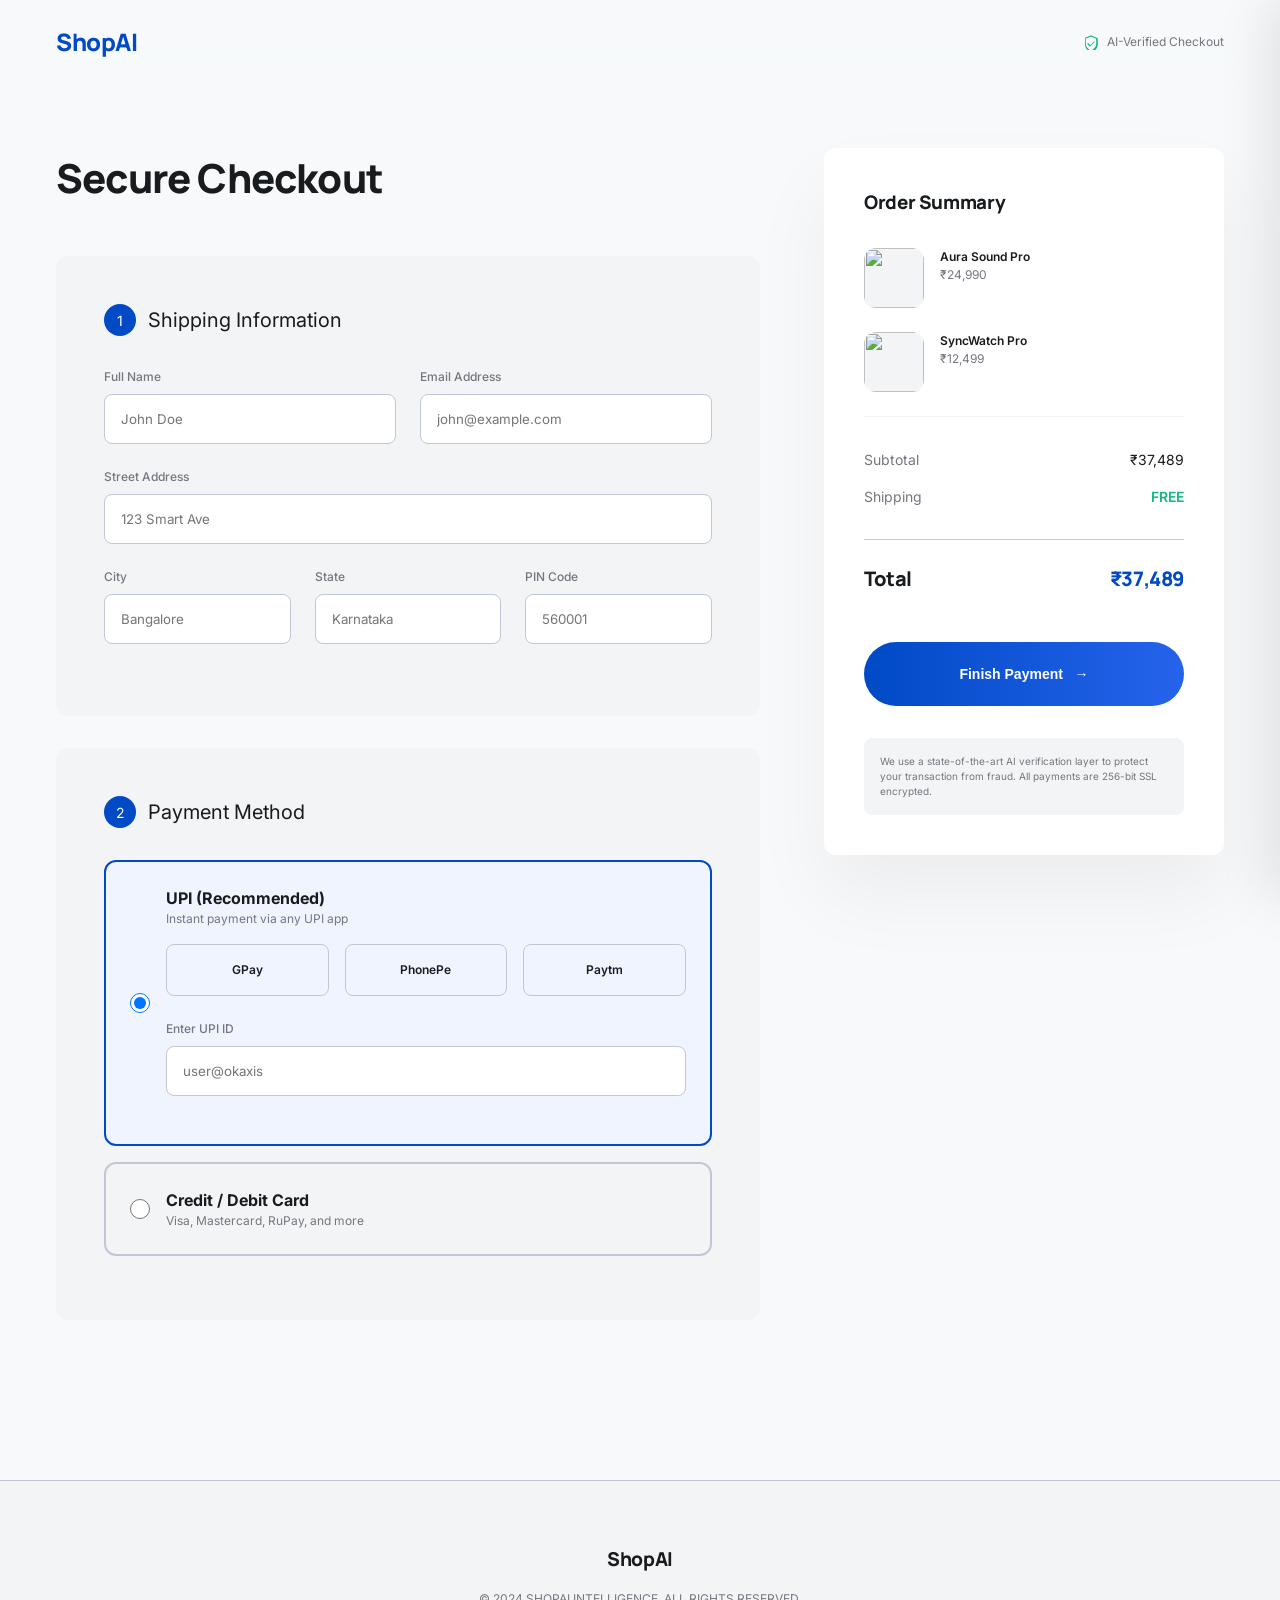
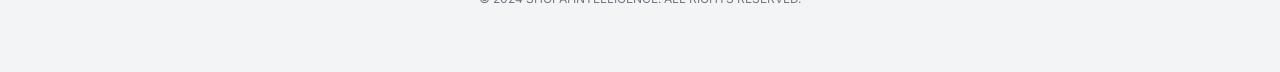
==== checkout.html @ ebad9cc2 "hi" ====
<!DOCTYPE html>
<html lang="en">
<head>
  <meta charset="UTF-8">
  <meta name="viewport" content="width=device-width, initial-scale=1.0">
  <title>ShopAI | Secure Checkout</title>
  <link rel="stylesheet" href="index.css">
  <link rel="stylesheet" href="cart-drawer.css">
  <style>
    .checkout-layout {
      display: grid;
      grid-template-columns: 1fr 400px;
      gap: 4rem;
      margin-top: 4rem;
      margin-bottom: 8rem;
    }

    .form-section {
      background: var(--surface-container-low);
      padding: 3rem;
      border-radius: var(--radius-md);
      margin-bottom: 2rem;
    }

    .form-title {
      font-size: 1.25rem;
      margin-bottom: 2rem;
      color: var(--on-surface);
      display: flex;
      align-items: center;
      gap: 12px;
    }

    .input-group {
      margin-bottom: 1.5rem;
    }

    label {
      display: block;
      font-size: var(--body-sm);
      color: var(--outline);
      margin-bottom: 0.5rem;
      font-weight: 500;
    }

    input[type="text"], input[type="email"], select {
      width: 100%;
      padding: 1rem;
      border-radius: var(--radius-sm);
      border: 1px solid var(--outline-variant);
      background: white;
      font-family: inherit;
      outline: none;
      transition: border-color 0.2s;
    }

    input:focus {
      border-color: var(--primary);
    }

    .payment-option {
      border: 2px solid var(--outline-variant);
      border-radius: var(--radius-md);
      padding: 1.5rem;
      margin-bottom: 1rem;
      cursor: pointer;
      transition: all 0.2s ease;
      display: flex;
      align-items: center;
      gap: 1rem;
    }

    .payment-option.active {
      border-color: var(--primary);
      background: #f0f4ff;
    }

    .payment-option input[type="radio"] {
      width: 20px;
      height: 20px;
    }

    .order-summary {
      position: sticky;
      top: 6rem;
      height: fit-content;
    }

    .summary-card {
      background: white;
      padding: 2.5rem;
      border-radius: var(--radius-md);
      box-shadow: 0 40px 80px rgba(0,0,0,0.05);
    }

    .upi-grid {
      display: grid;
      grid-template-columns: repeat(3, 1fr);
      gap: 1rem;
      margin-top: 1rem;
    }

    .upi-item {
      padding: 1rem;
      border: 1px solid var(--outline-variant);
      border-radius: var(--radius-sm);
      text-align: center;
      font-size: 12px;
      font-weight: 600;
    }
  </style>
</head>
<body>
  <nav class="glass" style="position: sticky; top: 0; z-index: 1000; padding: 1.5rem 0;">
    <div class="container" style="display: flex; align-items: center; justify-content: space-between;">
      <a href="index.html" class="display-font" style="font-size: 1.5rem; text-decoration: none; color: var(--primary);">ShopAI</a>
      <div style="display: flex; align-items: center; gap: 8px; font-size: var(--body-sm); color: var(--outline);">
        <svg style="width: 16px; color: #10b981;" fill="currentColor" viewBox="0 0 20 20"><path fill-rule="evenodd" d="M2.166 4.9L10 1.55l7.834 3.35a1 1 0 01.666.92v6.57c0 5.091-3.321 9.344-8 10.223-4.679-.879-8-5.132-8-10.223V5.82a1 1 0 01.666-.92zM10 3.12L3.5 5.92v5.748c0 4.28 2.65 7.917 6.5 8.84 3.85-.923 6.5-4.56 6.5-8.84V5.92L10 3.12zm4.305 6.044a.8.8 0 010 1.132l-5 5a.8.8 0 01-1.132 0l-2.5-2.5a.8.8 0 111.132-1.132L9.172 14.04l4.434-4.434a.8.8 0 011.132 0z" clip-rule="evenodd"></path></svg>
        AI-Verified Checkout
      </div>
    </div>
  </nav>

  <main class="container">
    <div class="checkout-layout">
      <!-- Left: Forms -->
      <section>
        <h1 class="display-font" style="font-size: var(--display-md); margin-bottom: 3rem;">Secure Checkout</h1>
        
        <!-- Shipping Information -->
        <div class="form-section">
          <div class="form-title">
            <span style="width: 32px; height: 32px; background: var(--primary); color: white; border-radius: 50%; display: flex; align-items: center; justify-content: center; font-size: 14px;">1</span>
            Shipping Information
          </div>
          <div style="display: grid; grid-template-columns: 1fr 1fr; gap: 1.5rem;">
            <div class="input-group">
              <label>Full Name</label>
              <input type="text" placeholder="John Doe">
            </div>
            <div class="input-group">
              <label>Email Address</label>
              <input type="email" placeholder="john@example.com">
            </div>
          </div>
          <div class="input-group">
            <label>Street Address</label>
            <input type="text" placeholder="123 Smart Ave">
          </div>
          <div style="display: grid; grid-template-columns: 1fr 1fr 1fr; gap: 1.5rem;">
            <div class="input-group">
              <label>City</label>
              <input type="text" placeholder="Bangalore">
            </div>
            <div class="input-group">
              <label>State</label>
              <input type="text" placeholder="Karnataka">
            </div>
            <div class="input-group">
              <label>PIN Code</label>
              <input type="text" placeholder="560001">
            </div>
          </div>
        </div>

        <!-- Payment Method -->
        <div class="form-section">
          <div class="form-title">
            <span style="width: 32px; height: 32px; background: var(--primary); color: white; border-radius: 50%; display: flex; align-items: center; justify-content: center; font-size: 14px;">2</span>
            Payment Method
          </div>
          
          <!-- UPI -->
          <div class="payment-option active">
            <input type="radio" name="payment" checked>
            <div style="flex: 1;">
              <div style="font-weight: 700;">UPI (Recommended)</div>
              <div style="font-size: 12px; color: var(--outline);">Instant payment via any UPI app</div>
              <div class="upi-grid">
                <div class="upi-item">GPay</div>
                <div class="upi-item">PhonePe</div>
                <div class="upi-item">Paytm</div>
              </div>
              <div class="input-group" style="margin-top: 1.5rem;">
                <label>Enter UPI ID</label>
                <input type="text" placeholder="user@okaxis">
              </div>
            </div>
          </div>

          <!-- Credit/Debit Card -->
          <div class="payment-option">
            <input type="radio" name="payment">
            <div style="flex: 1;">
              <div style="font-weight: 700;">Credit / Debit Card</div>
              <div style="font-size: 12px; color: var(--outline);">Visa, Mastercard, RuPay, and more</div>
              
              <div style="margin-top: 1.5rem; display: none;" id="cardFields">
                <div class="input-group">
                  <label>Card Number</label>
                  <input type="text" placeholder="0000 0000 0000 0000">
                </div>
                <div style="display: grid; grid-template-columns: 1fr 1fr; gap: 1.5rem;">
                  <div class="input-group">
                    <label>Expiry (MM/YY)</label>
                    <input type="text" placeholder="MM/YY">
                  </div>
                  <div class="input-group">
                    <label>CVV</label>
                    <input type="text" placeholder="***">
                  </div>
                </div>
              </div>
            </div>
          </div>
        </div>
      </section>

      <!-- Right: Summary -->
      <aside class="order-summary">
        <div class="summary-card">
          <h3 class="display-font" style="margin-bottom: 2rem;">Order Summary</h3>
          
          <div style="border-bottom: 1px solid var(--surface-container-low); margin-bottom: 2rem;">
            <div class="cart-item" style="margin-bottom: 1.5rem;">
              <img src="C:\Users\Lenovo\.gemini\antigravity\brain\88dbc95b-a03e-4cac-a253-ce840cc8c89f\aura_sound_pro_hero_1776420031570.png" class="cart-item-img" style="width: 60px; height: 60px;">
              <div style="font-size: 12px;">
                <p style="font-weight: 600;">Aura Sound Pro</p>
                <p style="color: var(--outline);">₹24,990</p>
              </div>
            </div>
            <div class="cart-item" style="margin-bottom: 1.5rem;">
              <img src="C:\Users\Lenovo\.gemini\antigravity\brain\88dbc95b-a03e-4cac-a253-ce840cc8c89f\aura_smartwatch_pro_product_1776419589198.png" class="cart-item-img" style="width: 60px; height: 60px;">
              <div style="font-size: 12px;">
                <p style="font-weight: 600;">SyncWatch Pro</p>
                <p style="color: var(--outline);">₹12,499</p>
              </div>
            </div>
          </div>

          <div style="display: flex; justify-content: space-between; margin-bottom: 1rem; font-size: 14px;">
            <span style="color: var(--outline);">Subtotal</span>
            <span>₹37,489</span>
          </div>
          <div style="display: flex; justify-content: space-between; margin-bottom: 1rem; font-size: 14px;">
            <span style="color: var(--outline);">Shipping</span>
            <span style="color: #10b981; font-weight: 600;">FREE</span>
          </div>
          <div style="display: flex; justify-content: space-between; margin-top: 2rem; border-top: 1px solid var(--outline-variant); padding-top: 1.5rem;">
            <span class="display-font" style="font-size: 1.25rem;">Total</span>
            <span class="display-font" style="font-size: 1.25rem; color: var(--primary);">₹37,489</span>
          </div>

          <button class="btn btn-primary" style="width: 100%; margin-top: 3rem; padding: 1.5rem; border-radius: 100px;">
            Finish Payment &nbsp; →
          </button>
          
          <div class="surface-low" style="margin-top: 2rem; padding: 1rem; border-radius: var(--radius-sm); font-size: 10px; color: var(--outline);">
            We use a state-of-the-art AI verification layer to protect your transaction from fraud. All payments are 256-bit SSL encrypted.
          </div>
        </div>
      </aside>
    </div>
  </main>

  <footer style="padding: 4rem 0; background: var(--surface-container-low); border-top: 1px solid var(--outline-variant);">
    <div class="container" style="text-align: center;">
      <div class="display-font" style="font-size: 1.2rem; color: var(--on-surface); margin-bottom: 1rem;">ShopAI</div>
      <div style="font-size: var(--body-sm); color: var(--outline);">© 2024 SHOPAI INTELLIGENCE. ALL RIGHTS RESERVED.</div>
    </div>
  </footer>

  <script src="app.js"></script>
  <script>
    // Payment Switch Logic
    const options = document.querySelectorAll('.payment-option');
    options.forEach(option => {
      option.addEventListener('click', () => {
        options.forEach(o => o.classList.remove('active'));
        option.classList.add('active');
        option.querySelector('input').checked = true;
        
        // Show card fields if card is selected
        const cardFields = document.getElementById('cardFields');
        if (option.innerText.includes('Card')) {
          cardFields.style.display = 'block';
        } else {
          cardFields.style.display = 'none';
        }
      });
    });
  </script>
</body>
</html>
---- index.css ----
@import url('https://fonts.googleapis.com/css2?family=Inter:wght@400;500;600&family=Manrope:wght@700;800&display=swap');

:root {
  /* Colors - Primary Blue */
  --primary: #004ac6;
  --primary-container: #2563eb;
  --on-primary: #ffffff;

  /* Colors - Tertiary Orange (AI) */
  --tertiary: #8e3c00;
  --tertiary-container: #ffdbcc;
  --on-tertiary-container: #2d1600;

  /* Neutrals / Surface Tiers */
  --surface: #f7f9fb;
  --surface-container-low: #f2f4f6;
  --surface-container-lowest: #ffffff;
  --on-surface: #191c1e;
  --outline: #74777f;
  --outline-variant: #c3c6d7;

  /* Typography Scale */
  --display-lg: 3.5rem;
  --display-md: 2.5rem;
  --headline-sm: 1.5rem;
  --body-md: 0.875rem;
  --body-sm: 0.75rem;
  --label-sm: 0.6875rem;

  /* Spacing */
  --space-unit: 8px;
  --space-md: 16px;
  --space-lg: 32px;
  --space-xl: 64px;

  /* Radius */
  --radius-sm: 0.5rem;
  --radius-md: 0.75rem;
  --radius-lg: 1.5rem;

  /* Glassmorphism */
  --glass-bg: rgba(247, 249, 251, 0.7);
  --glass-blur: 20px;
}

* {
  margin: 0;
  padding: 0;
  box-sizing: border-box;
}

body {
  font-family: 'Inter', sans-serif;
  background-color: var(--surface);
  color: var(--on-surface);
  line-height: 1.5;
  -webkit-font-smoothing: antialiased;
}

h1, h2, h3, .display-font {
  font-family: 'Manrope', sans-serif;
  font-weight: 800;
  letter-spacing: -0.02em;
}

/* Glassmorphism Utility */
.glass {
  background: var(--glass-bg);
  backdrop-filter: blur(var(--glass-blur));
  -webkit-backdrop-filter: blur(var(--glass-blur));
}

/* Tonal Layering Utilities (No borders!) */
.surface-low {
  background-color: var(--surface-container-low);
}

.surface-lowest {
  background-color: var(--surface-container-lowest);
  box-shadow: 0 20px 40px rgba(25, 28, 30, 0.04);
}

/* AI Elements */
.ai-tag {
  background-color: var(--tertiary-container);
  color: var(--on-tertiary-container);
  border: 0.5px solid rgba(142, 60, 0, 0.2);
  padding: 4px 12px;
  border-radius: var(--radius-lg);
  font-size: var(--body-sm);
  font-weight: 600;
  display: inline-flex;
  align-items: center;
  gap: 4px;
}

.ai-tag svg {
  width: 14px;
  height: 14px;
}

/* Buttons */
.btn {
  display: inline-flex;
  align-items: center;
  justify-content: center;
  padding: 12px 24px;
  border-radius: var(--radius-lg);
  font-weight: 600;
  cursor: pointer;
  transition: all 0.2s ease;
  border: none;
  font-size: var(--body-md);
  gap: 8px;
}

.btn-primary {
  background: linear-gradient(to right, var(--primary), var(--primary-container));
  color: var(--on-primary);
}

.btn-primary:hover {
  filter: brightness(1.1);
  transform: translateY(-1px);
}

.btn-ai {
  background: var(--tertiary);
  color: white;
  box-shadow: 0 0 15px rgba(142, 60, 0, 0.15);
}

.btn-ai:hover {
  filter: brightness(1.2);
}

/* Layout Containers */
.container {
  max-width: 1200px;
  margin: 0 auto;
  padding: 0 var(--space-md);
}
---- cart-drawer.css ----
/* Cart Drawer Styles */
.cart-overlay {
  position: fixed;
  top: 0;
  left: 0;
  width: 100%;
  height: 100%;
  background: rgba(0, 0, 0, 0.2);
  backdrop-filter: blur(4px);
  z-index: 1999;
  display: none;
}

.cart-drawer {
  position: fixed;
  top: 0;
  right: -400px;
  width: 400px;
  height: 100%;
  background: white;
  z-index: 2000;
  box-shadow: -10px 0 50px rgba(0,0,0,0.1);
  transition: right 0.3s cubic-bezier(0.4, 0, 0.2, 1);
  display: flex;
  flex-direction: column;
}

.cart-drawer.open {
  right: 0;
}

.cart-header {
  padding: 2rem;
  display: flex;
  justify-content: space-between;
  align-items: center;
  border-bottom: 1px solid var(--surface-container-low);
}

.cart-body {
  flex: 1;
  overflow-y: auto;
  padding: 2rem;
}

.cart-item {
  display: flex;
  gap: 1rem;
  margin-bottom: 2rem;
}

.cart-item-img {
  width: 80px;
  height: 80px;
  border-radius: var(--radius-md);
  background: var(--surface-container-low);
  object-fit: contain;
}

.ai-insight-box {
  background: #fff5f0;
  border-radius: var(--radius-md);
  padding: 1.5rem;
  margin-top: 2rem;
  border: 1px dashed var(--tertiary);
}

.cart-footer {
  padding: 2rem;
  border-top: 1px solid var(--surface-container-low);
  background: var(--surface);
}
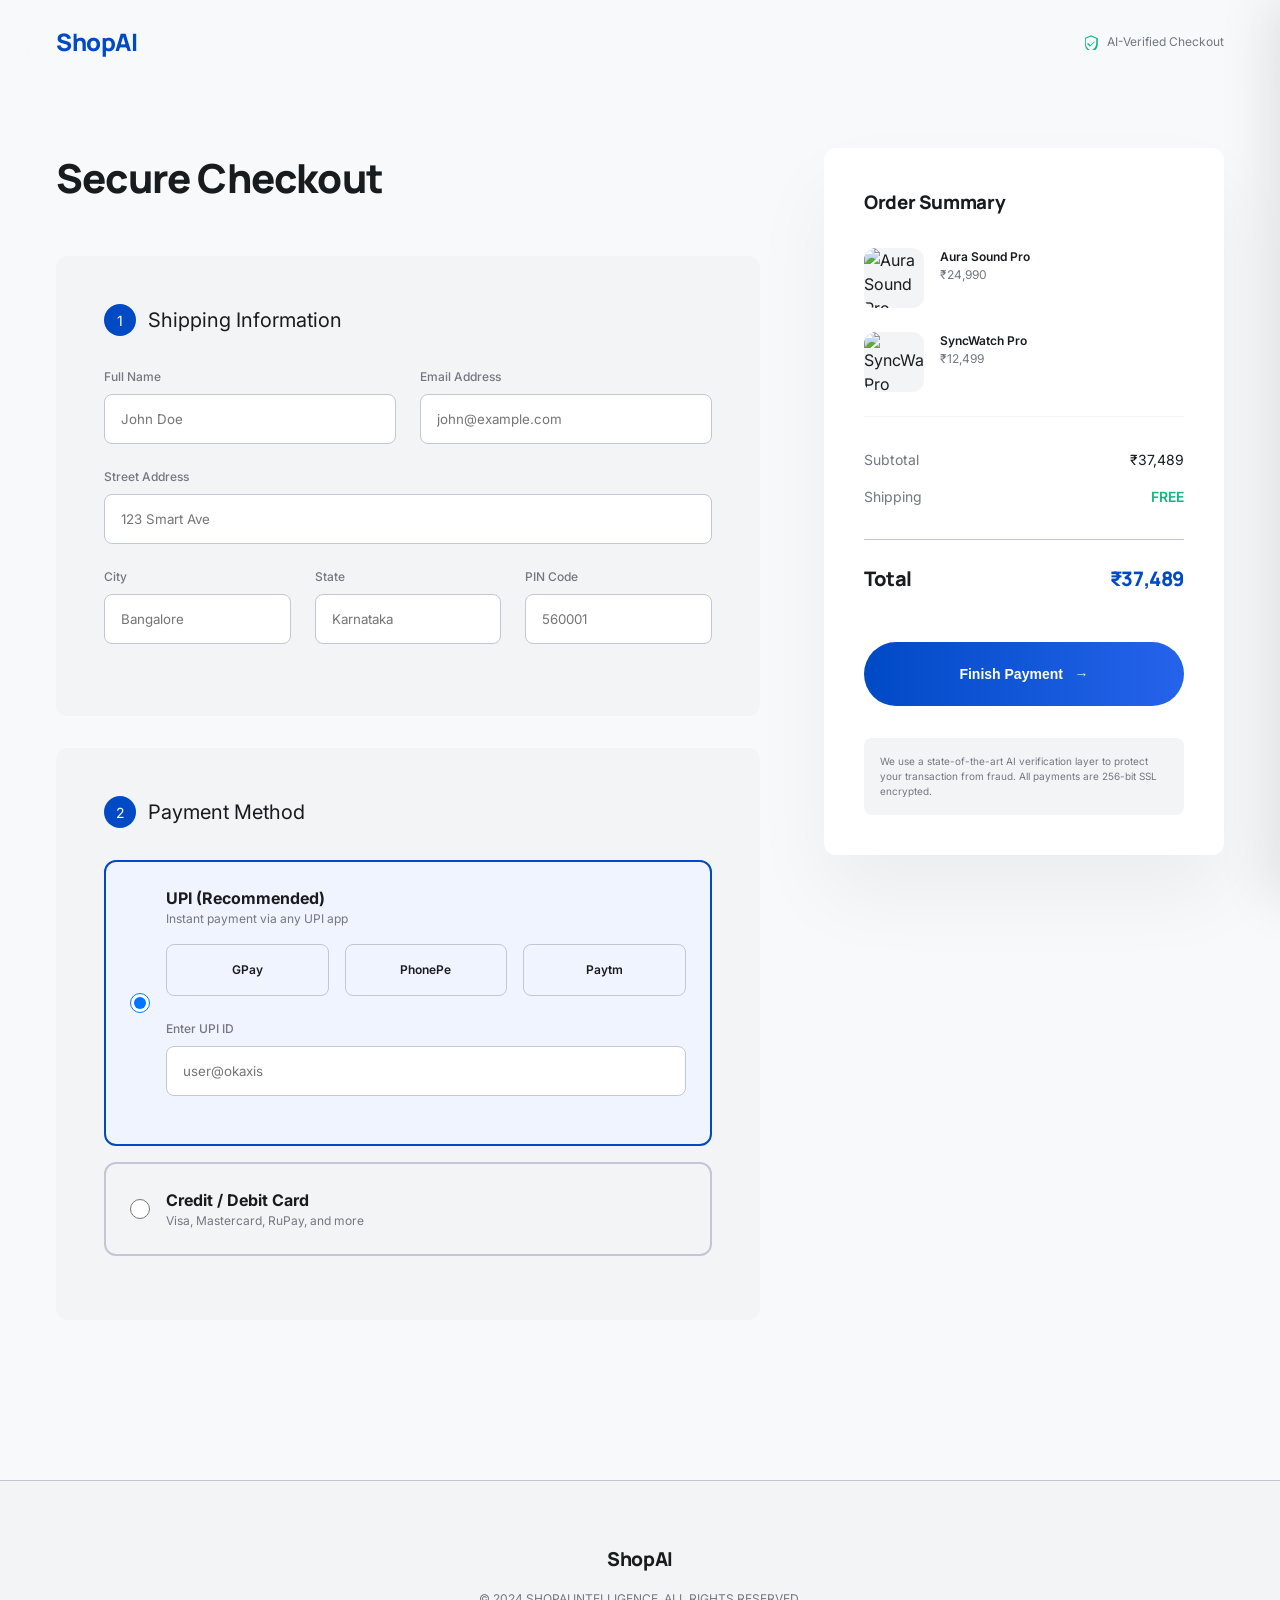
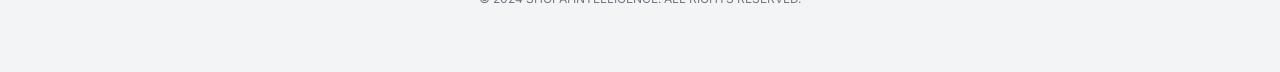
==== commit 0eb2ab80: "hi" ====
--- a/checkout.html
+++ b/checkout.html
@@ -108,14 +108,195 @@
       font-size: 12px;
       font-weight: 600;
     }
+
+    /* Form Step Indicator */
+    .step-number {
+      width: 32px; 
+      height: 32px; 
+      background: var(--primary); 
+      color: white; 
+      border-radius: 50%; 
+      display: flex; 
+      align-items: center; 
+      justify-content: center; 
+      font-size: 14px;
+    }
+
+    .form-row-2 {
+      display: grid; 
+      grid-template-columns: 1fr 1fr; 
+      gap: 1.5rem;
+    }
+
+    .form-row-3 {
+      display: grid; 
+      grid-template-columns: 1fr 1fr 1fr; 
+      gap: 1.5rem;
+    }
+
+    .summary-item {
+      display: flex; 
+      justify-content: space-between; 
+      margin-bottom: 1rem; 
+      font-size: 14px;
+    }
+
+    .summary-total {
+      display: flex; 
+      justify-content: space-between; 
+      margin-top: 2rem; 
+      border-top: 1px solid var(--outline-variant); 
+      padding-top: 1.5rem;
+    }
+
+    .btn-finish {
+      width: 100%; 
+      margin-top: 3rem; 
+      padding: 1.5rem; 
+      border-radius: 100px;
+    }
+
+    .security-note {
+      margin-top: 2rem; 
+      padding: 1rem; 
+      border-radius: var(--radius-sm); 
+      font-size: 10px; 
+      color: var(--outline);
+    }
+
+    /* Checkout Page Utility Classes */
+    .checkout-nav {
+      position: sticky; 
+      top: 0; 
+      z-index: 1000; 
+      padding: 1.5rem 0;
+    }
+    
+    .nav-inner {
+      display: flex; 
+      align-items: center; 
+      justify-content: space-between;
+    }
+
+    .verified-tag {
+      display: flex; 
+      align-items: center; 
+      gap: 8px; 
+      font-size: var(--body-sm); 
+      color: var(--outline);
+    }
+
+    .checkout-title {
+      font-size: var(--display-md); 
+      margin-bottom: 3rem;
+    }
+
+    .upi-label {
+      flex: 1;
+    }
+
+    .upi-bold {
+      font-weight: 700;
+    }
+
+    .upi-small {
+      font-size: 12px; 
+      color: var(--outline);
+    }
+
+    .upi-input-wrap {
+      margin-top: 1.5rem;
+    }
+
+    .summary-title {
+      margin-bottom: 2rem;
+    }
+
+    .cart-item-list {
+      border-bottom: 1px solid var(--surface-container-low); 
+      margin-bottom: 2rem;
+    }
+
+    .cart-item-wrap {
+      margin-bottom: 1.5rem;
+    }
+
+    .checkout-footer {
+      padding: 4rem 0; 
+      background: var(--surface-container-low); 
+      border-top: 1px solid var(--outline-variant);
+    }
+
+    .footer-inner {
+      text-align: center;
+    }
+
+    .footer-logo {
+      font-size: 1.2rem; 
+      color: var(--on-surface); 
+      margin-bottom: 1rem;
+    }
+
+    .footer-copyright {
+      font-size: var(--body-sm); 
+      color: var(--outline);
+    }
+
+    .nav-logo {
+      font-size: 1.5rem; 
+      text-decoration: none; 
+      color: var(--primary);
+    }
+
+    .verified-icon {
+      width: 16px; 
+      color: #10b981;
+    }
+
+    .summary-label {
+      color: var(--outline);
+    }
+
+    .shipping-free {
+      color: #10b981; 
+      font-weight: 600;
+    }
+
+    .total-font {
+      font-size: 1.25rem;
+    }
+
+    .total-color {
+      color: var(--primary);
+    }
+
+    .item-thumb {
+      width: 60px; 
+      height: 60px;
+    }
+
+    .item-text-sm {
+      font-size: 12px;
+    }
+
+    .item-bold {
+      font-weight: 600;
+    }
+
+    .item-muted {
+      color: var(--outline);
+    }
+
+    /* Micro-utility for conditional states */
+    .hidden { display: none; }
   </style>
 </head>
 <body>
-  <nav class="glass" style="position: sticky; top: 0; z-index: 1000; padding: 1.5rem 0;">
-    <div class="container" style="display: flex; align-items: center; justify-content: space-between;">
-      <a href="index.html" class="display-font" style="font-size: 1.5rem; text-decoration: none; color: var(--primary);">ShopAI</a>
-      <div style="display: flex; align-items: center; gap: 8px; font-size: var(--body-sm); color: var(--outline);">
-        <svg style="width: 16px; color: #10b981;" fill="currentColor" viewBox="0 0 20 20"><path fill-rule="evenodd" d="M2.166 4.9L10 1.55l7.834 3.35a1 1 0 01.666.92v6.57c0 5.091-3.321 9.344-8 10.223-4.679-.879-8-5.132-8-10.223V5.82a1 1 0 01.666-.92zM10 3.12L3.5 5.92v5.748c0 4.28 2.65 7.917 6.5 8.84 3.85-.923 6.5-4.56 6.5-8.84V5.92L10 3.12zm4.305 6.044a.8.8 0 010 1.132l-5 5a.8.8 0 01-1.132 0l-2.5-2.5a.8.8 0 111.132-1.132L9.172 14.04l4.434-4.434a.8.8 0 011.132 0z" clip-rule="evenodd"></path></svg>
+  <nav class="glass checkout-nav">
+    <div class="container nav-inner">
+      <a href="index.html" class="display-font nav-logo">ShopAI</a>
+      <div class="verified-tag">
+        <svg class="verified-icon" fill="currentColor" viewBox="0 0 20 20"><path fill-rule="evenodd" d="M2.166 4.9L10 1.55l7.834 3.35a1 1 0 01.666.92v6.57c0 5.091-3.321 9.344-8 10.223-4.679-.879-8-5.132-8-10.223V5.82a1 1 0 01.666-.92zM10 3.12L3.5 5.92v5.748c0 4.28 2.65 7.917 6.5 8.84 3.85-.923 6.5-4.56 6.5-8.84V5.92L10 3.12zm4.305 6.044a.8.8 0 010 1.132l-5 5a.8.8 0 01-1.132 0l-2.5-2.5a.8.8 0 111.132-1.132L9.172 14.04l4.434-4.434a.8.8 0 011.132 0z" clip-rule="evenodd"></path></svg>
         AI-Verified Checkout
       </div>
     </div>
@@ -125,40 +306,40 @@
     <div class="checkout-layout">
       <!-- Left: Forms -->
       <section>
-        <h1 class="display-font" style="font-size: var(--display-md); margin-bottom: 3rem;">Secure Checkout</h1>
+        <h1 class="display-font checkout-title">Secure Checkout</h1>
         
         <!-- Shipping Information -->
         <div class="form-section">
           <div class="form-title">
-            <span style="width: 32px; height: 32px; background: var(--primary); color: white; border-radius: 50%; display: flex; align-items: center; justify-content: center; font-size: 14px;">1</span>
+            <span class="step-number">1</span>
             Shipping Information
           </div>
-          <div style="display: grid; grid-template-columns: 1fr 1fr; gap: 1.5rem;">
+          <div class="form-row-2">
             <div class="input-group">
               <label>Full Name</label>
-              <input type="text" placeholder="John Doe">
+              <input type="text" placeholder="John Doe" title="Full Name">
             </div>
             <div class="input-group">
               <label>Email Address</label>
-              <input type="email" placeholder="john@example.com">
+              <input type="email" placeholder="john@example.com" title="Email Address">
             </div>
           </div>
           <div class="input-group">
             <label>Street Address</label>
-            <input type="text" placeholder="123 Smart Ave">
-          </div>
-          <div style="display: grid; grid-template-columns: 1fr 1fr 1fr; gap: 1.5rem;">
+            <input type="text" placeholder="123 Smart Ave" title="Street Address">
+          </div>
+          <div class="form-row-3">
             <div class="input-group">
               <label>City</label>
-              <input type="text" placeholder="Bangalore">
+              <input type="text" placeholder="Bangalore" title="City">
             </div>
             <div class="input-group">
               <label>State</label>
-              <input type="text" placeholder="Karnataka">
+              <input type="text" placeholder="Karnataka" title="State">
             </div>
             <div class="input-group">
               <label>PIN Code</label>
-              <input type="text" placeholder="560001">
+              <input type="text" placeholder="560001" title="PIN Code">
             </div>
           </div>
         </div>
@@ -166,48 +347,48 @@
         <!-- Payment Method -->
         <div class="form-section">
           <div class="form-title">
-            <span style="width: 32px; height: 32px; background: var(--primary); color: white; border-radius: 50%; display: flex; align-items: center; justify-content: center; font-size: 14px;">2</span>
+            <span class="step-number">2</span>
             Payment Method
           </div>
           
           <!-- UPI -->
           <div class="payment-option active">
-            <input type="radio" name="payment" checked>
-            <div style="flex: 1;">
-              <div style="font-weight: 700;">UPI (Recommended)</div>
-              <div style="font-size: 12px; color: var(--outline);">Instant payment via any UPI app</div>
+            <input type="radio" name="payment" checked title="Select UPI Payment">
+            <div class="upi-label">
+              <div class="upi-bold">UPI (Recommended)</div>
+              <div class="upi-small">Instant payment via any UPI app</div>
               <div class="upi-grid">
                 <div class="upi-item">GPay</div>
                 <div class="upi-item">PhonePe</div>
                 <div class="upi-item">Paytm</div>
               </div>
-              <div class="input-group" style="margin-top: 1.5rem;">
+              <div class="input-group upi-input-wrap">
                 <label>Enter UPI ID</label>
-                <input type="text" placeholder="user@okaxis">
+                <input type="text" placeholder="user@okaxis" title="UPI ID">
               </div>
             </div>
           </div>
 
           <!-- Credit/Debit Card -->
           <div class="payment-option">
-            <input type="radio" name="payment">
-            <div style="flex: 1;">
-              <div style="font-weight: 700;">Credit / Debit Card</div>
-              <div style="font-size: 12px; color: var(--outline);">Visa, Mastercard, RuPay, and more</div>
+            <input type="radio" name="payment" title="Select Card Payment">
+            <div class="upi-label">
+              <div class="upi-bold">Credit / Debit Card</div>
+              <div class="upi-small">Visa, Mastercard, RuPay, and more</div>
               
-              <div style="margin-top: 1.5rem; display: none;" id="cardFields">
+              <div class="upi-input-wrap hidden" id="cardFields">
                 <div class="input-group">
                   <label>Card Number</label>
-                  <input type="text" placeholder="0000 0000 0000 0000">
+                  <input type="text" placeholder="0000 0000 0000 0000" title="Card Number">
                 </div>
-                <div style="display: grid; grid-template-columns: 1fr 1fr; gap: 1.5rem;">
+                <div class="form-row-2">
                   <div class="input-group">
                     <label>Expiry (MM/YY)</label>
-                    <input type="text" placeholder="MM/YY">
+                    <input type="text" placeholder="MM/YY" title="Expiry Date">
                   </div>
                   <div class="input-group">
                     <label>CVV</label>
-                    <input type="text" placeholder="***">
+                    <input type="text" placeholder="***" title="CVV">
                   </div>
                 </div>
               </div>
@@ -219,43 +400,43 @@
       <!-- Right: Summary -->
       <aside class="order-summary">
         <div class="summary-card">
-          <h3 class="display-font" style="margin-bottom: 2rem;">Order Summary</h3>
+          <h3 class="display-font summary-title">Order Summary</h3>
           
-          <div style="border-bottom: 1px solid var(--surface-container-low); margin-bottom: 2rem;">
-            <div class="cart-item" style="margin-bottom: 1.5rem;">
-              <img src="C:\Users\Lenovo\.gemini\antigravity\brain\88dbc95b-a03e-4cac-a253-ce840cc8c89f\aura_sound_pro_hero_1776420031570.png" class="cart-item-img" style="width: 60px; height: 60px;">
-              <div style="font-size: 12px;">
-                <p style="font-weight: 600;">Aura Sound Pro</p>
-                <p style="color: var(--outline);">₹24,990</p>
+          <div class="cart-item-list">
+            <div class="cart-item cart-item-wrap">
+              <img src="https://images.unsplash.com/photo-1505740420928-5e560c06d30e?q=80&w=400&auto=format&fit=crop" class="cart-item-img item-thumb" alt="Aura Sound Pro" loading="lazy">
+              <div class="item-text-sm">
+                <p class="item-bold">Aura Sound Pro</p>
+                <p class="item-muted">₹24,990</p>
               </div>
             </div>
-            <div class="cart-item" style="margin-bottom: 1.5rem;">
-              <img src="C:\Users\Lenovo\.gemini\antigravity\brain\88dbc95b-a03e-4cac-a253-ce840cc8c89f\aura_smartwatch_pro_product_1776419589198.png" class="cart-item-img" style="width: 60px; height: 60px;">
-              <div style="font-size: 12px;">
-                <p style="font-weight: 600;">SyncWatch Pro</p>
-                <p style="color: var(--outline);">₹12,499</p>
+            <div class="cart-item cart-item-wrap">
+              <img src="https://images.unsplash.com/photo-1544117518-30dd5f7a942a?q=80&w=400&auto=format&fit=crop" class="cart-item-img item-thumb" alt="SyncWatch Pro" loading="lazy">
+              <div class="item-text-sm">
+                <p class="item-bold">SyncWatch Pro</p>
+                <p class="item-muted">₹12,499</p>
               </div>
             </div>
           </div>
 
-          <div style="display: flex; justify-content: space-between; margin-bottom: 1rem; font-size: 14px;">
-            <span style="color: var(--outline);">Subtotal</span>
+          <div class="summary-item">
+            <span class="summary-label">Subtotal</span>
             <span>₹37,489</span>
           </div>
-          <div style="display: flex; justify-content: space-between; margin-bottom: 1rem; font-size: 14px;">
-            <span style="color: var(--outline);">Shipping</span>
-            <span style="color: #10b981; font-weight: 600;">FREE</span>
-          </div>
-          <div style="display: flex; justify-content: space-between; margin-top: 2rem; border-top: 1px solid var(--outline-variant); padding-top: 1.5rem;">
-            <span class="display-font" style="font-size: 1.25rem;">Total</span>
-            <span class="display-font" style="font-size: 1.25rem; color: var(--primary);">₹37,489</span>
-          </div>
-
-          <button class="btn btn-primary" style="width: 100%; margin-top: 3rem; padding: 1.5rem; border-radius: 100px;">
+          <div class="summary-item">
+            <span class="summary-label">Shipping</span>
+            <span class="shipping-free">FREE</span>
+          </div>
+          <div class="summary-total">
+            <span class="display-font total-font">Total</span>
+            <span class="display-font total-font total-color">₹37,489</span>
+          </div>
+
+          <button class="btn btn-primary btn-finish">
             Finish Payment &nbsp; →
           </button>
           
-          <div class="surface-low" style="margin-top: 2rem; padding: 1rem; border-radius: var(--radius-sm); font-size: 10px; color: var(--outline);">
+          <div class="surface-low security-note">
             We use a state-of-the-art AI verification layer to protect your transaction from fraud. All payments are 256-bit SSL encrypted.
           </div>
         </div>
@@ -263,10 +444,10 @@
     </div>
   </main>
 
-  <footer style="padding: 4rem 0; background: var(--surface-container-low); border-top: 1px solid var(--outline-variant);">
-    <div class="container" style="text-align: center;">
-      <div class="display-font" style="font-size: 1.2rem; color: var(--on-surface); margin-bottom: 1rem;">ShopAI</div>
-      <div style="font-size: var(--body-sm); color: var(--outline);">© 2024 SHOPAI INTELLIGENCE. ALL RIGHTS RESERVED.</div>
+  <footer class="checkout-footer">
+    <div class="container footer-inner">
+      <div class="display-font footer-logo">ShopAI</div>
+      <div class="footer-copyright">© 2024 SHOPAI INTELLIGENCE. ALL RIGHTS RESERVED.</div>
     </div>
   </footer>
 
@@ -283,9 +464,9 @@
         // Show card fields if card is selected
         const cardFields = document.getElementById('cardFields');
         if (option.innerText.includes('Card')) {
-          cardFields.style.display = 'block';
+          cardFields.classList.remove('hidden');
         } else {
-          cardFields.style.display = 'none';
+          cardFields.classList.add('hidden');
         }
       });
     });
--- a/index.css
+++ b/index.css
@@ -66,8 +66,8 @@
 /* Glassmorphism Utility */
 .glass {
   background: var(--glass-bg);
+  -webkit-backdrop-filter: blur(var(--glass-blur));
   backdrop-filter: blur(var(--glass-blur));
-  -webkit-backdrop-filter: blur(var(--glass-blur));
 }
 
 /* Tonal Layering Utilities (No borders!) */
@@ -140,3 +140,33 @@
   margin: 0 auto;
   padding: 0 var(--space-md);
 }
+
+/* Animations */
+@keyframes spin {
+  to { transform: rotate(360deg); }
+}
+
+.spinner {
+  width: 16px;
+  height: 16px;
+  border: 2px solid rgba(255,255,255,0.3);
+  border-top-color: white;
+  border-radius: 50%;
+  animation: spin 0.8s linear infinite;
+  display: inline-block;
+}
+
+@keyframes fadeIn {
+  from { opacity: 0; transform: translateY(10px); }
+  to { opacity: 1; transform: translateY(0); }
+}
+
+/* High-Efficiency Utilities */
+[loading="lazy"] {
+  transition: opacity 0.5s;
+  opacity: 0;
+}
+
+[loading="lazy"]:not([src=""]) {
+  opacity: 1;
+}
--- a/cart-drawer.css
+++ b/cart-drawer.css
@@ -6,6 +6,7 @@
   width: 100%;
   height: 100%;
   background: rgba(0, 0, 0, 0.2);
+  -webkit-backdrop-filter: blur(4px);
   backdrop-filter: blur(4px);
   z-index: 1999;
   display: none;
